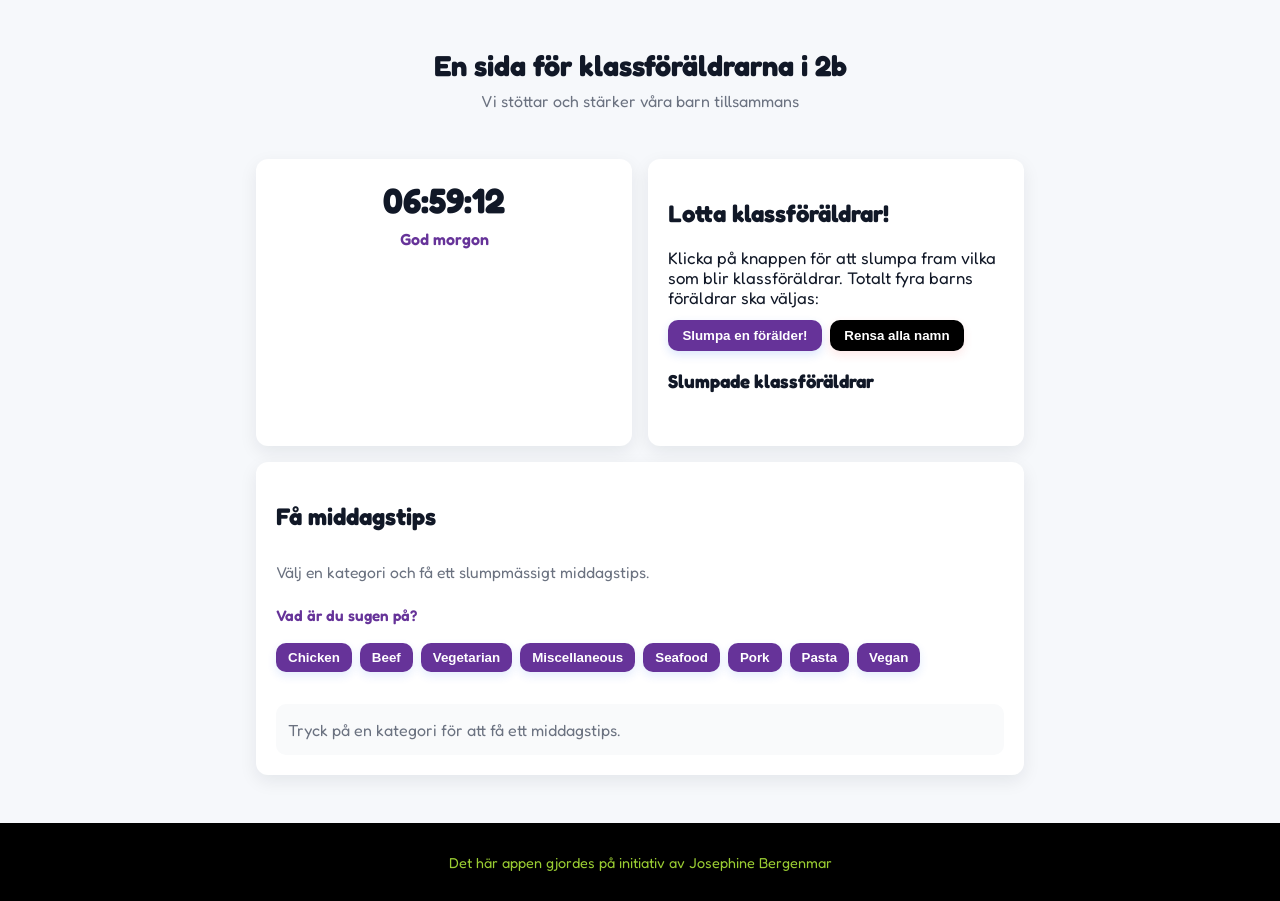
==== index.html @ c7006a98 "update" ====
<!-- index.html
  I den här filen sätts sidans struktur och css-filen (style.css) kallas in/länkas
  från head-sektionen för formatteringen. Javascript-filen (app.js) som skapar de
  de interaktiva funktionerna "ropas in" sist bland alla html-element, längst ned i body.
-->
<!doctype html>
<html lang="sv">
<head>
  <link href="https://fonts.googleapis.com/css2?family=Fredoka:wght@400;600&display=swap" rel="stylesheet">
  <meta charset="utf-8" />
  <meta name="viewport" content="width=device-width,initial-scale=1" />
  <title>Klassföräldrar till 2 B</title>

  <!-- Här kallas css-filen in, innan sidans innehåll visas.
   Webbläsaren kopplar CSS-filen med HTML-sidan via länken i link-taggen,
   sen läser webbläsaren in stilarna/formatteringen och tillämpar dom.
   -->
  <link rel="stylesheet" href="css/style.css" />
</head>
<body>
<header>
  <h1>En sida för klassföräldrarna i 2b</h1>
  <p class="tagline">Vi stöttar och stärker våra barn tillsammans</p>
</header>

<!-- Main-innehållet består av två lådor/sektioner med olika id:n:
clock-section och quite-section där formatteringen i css-filen följer klassen "card"
 -->
<main>
  <!-- lådan för klockan med hälsningsfrasen -->
  <section id="clock-section" class="card">
    <!-- en egen div där tiden visas och "aria-live" gör att skärmläsare uppdateras automatiskt när tiden ändras -->
    <div id="time" aria-live="polite" class="time">--:--:--</div>
    <!-- Hälsning som uppdateras utifrån vilken tid det är  -->
    <div id="greeting" class="greeting">Hej!</div>
  </section>

  <!-- lådan där man kan slumpa klassföräldrar -->
  <section id="slump-section" class="card">
    <h2>Lotta klassföräldrar!</h2>

    <!-- Här visas först en instruktion om att trycka på knappen för att slumpa
    klassförälder, sedan byts den texten ut till senaste slumpade namnet -->
    <p id="current-name" class="name">Klicka på knappen för att slumpa fram vilka som blir klassföräldrar. Totalt fyra barns föräldrar ska väljas:</p>

    <!-- Knappar som formges genom div-klassen "controls"
    och den genrella rot-formatteringen + knappformattering i css:en.
    En knapp för att slumpa en förälder (new-name) och en knapp för
    att rensa (clear-history) alla tidigare slumpade namn som dyker upp
    under p-klassen current-name -->

    <div class="controls">
      <button id="new-name">Slumpa en förälder!</button>
      <button id="clear-history">Rensa alla namn</button>
    </div>

    <h3>Slumpade klassföräldrar</h3>
    <!-- Här skapas en lista som fylls på dynamiskt av js-koden. Även här
     används aria-live för att meddela skärmläsaren när ett nytt namn slumpats
     fram, exempelvis bra för synskadade men även av andra anledningar-->
    <ul id="name-history" class="name-history" aria-live="polite"></ul>
  </section>

  </section>

  <!-- NY SEKTION: Få middagstips -->
  <section id="dinner-section" class="card">
    <h2>Få middagstips</h2>
    <p class="lead">Välj en kategori och få ett slumpmässigt middagstips.</p>

    <h3 class="small-heading">Vad är du sugen på?</h3>

    <!-- Knappar för kategorier -->
    <div class="category-controls controls" role="toolbar" aria-label="Maträttskategorier">
      <button class="category-btn" data-cat="chicken">Chicken</button>
      <button class="category-btn" data-cat="beef">Beef</button>
      <button class="category-btn" data-cat="vegetarian">Vegetarian</button>
      <button class="category-btn" data-cat="miscellaneous">Miscellaneous</button>
      <button class="category-btn" data-cat="seafood">Seafood</button>
      <button class="category-btn" data-cat="pork">Pork</button>
      <button class="category-btn" data-cat="pasta">Pasta</button>
      <button class="category-btn" data-cat="vegan">Vegan</button>
    </div>

    <!-- Plats där den slumpade rätten kommer att visas (JS fyller den senare) -->
    <div id="meal-result" class="meal-result" aria-live="polite" aria-atomic="true">
      <!-- Exempeltext (kan tas bort av JS) -->
      <p class="muted">Tryck på en kategori för att få ett middagstips.</p>
    </div>
  </section>

</main>

<footer>
  <p>Det här appen gjordes på initiativ av Josephine Bergenmar</p>
</footer>

<!-- Sist av alla html-elemtn kallas js-filen in för att inte blockera laddningen/
renderingen av sidan. När js-scriptet sedan körs är DOM-trädet alltså klart vilket
gör att javascript kan manipulera element direkt utan att behöva vänta på att
dokumentet ska bli klart. -->

<script src="js/app.js"></script>
<script src="js/meals.js"></script>
</body>
</html>
---- css/style.css ----
/* Grund - global styling*/

:root {
  --bg: #f6f8fb;
  --card: #ffffff;
  --accent: #663399;
  --muted: #6b7280;
  --radius: 12px;
  --shadow: 0 6px 18px rgba(16,24,40,0.08);
  --font: 'Fredoka', sans-serif;
}

* { box-sizing: border-box; }
html,body { height:100%; margin:0; padding:0; font-family:var(--font); background:var(--bg); color:#111827; }

header {
  text-align:center;
  padding:2rem 1rem 1rem;
}
header h1 { margin:0; font-size:1.8rem; }
header .tagline { color:var(--muted); margin-top:0.5rem; }

/* Huvudlayoutens styling */
main {
  max-width:800px;
  margin:1rem auto 3rem;
  padding:0 1rem;
  display:grid;
  gap:1rem;
}

/* Kort-stil för sektionerna */
.card {
  background:var(--card);
  padding:1.25rem;
  border-radius:var(--radius);
  box-shadow:var(--shadow);
}

/* Klockans styling */
.time {
  font-size:2.2rem;
  font-weight:700;
  text-align:center;
}
.greeting {
  text-align:center;
  margin-top:0.5rem;
  color:var(--accent);
  font-weight:600;
}

/* Citat-sektionen */
.name {
  font-size:1.05rem;
  margin:0.75rem 0;
  min-height:3em;
}
.controls {
  display:flex;
  gap:.5rem;
  margin-bottom:0.75rem;
}
button {
  padding:0.5rem 0.9rem;
  border-radius:10px;
  border:0;
  cursor:pointer;
  font-weight:600;
  background:var(--accent);
  color:white;
  box-shadow:0 4px 10px rgba(37,99,235,0.16);
}
button:active { transform:translateY(1px); }

/* Rensa-knapp i annan stil */
#clear-history {
  background:black;
  box-shadow:0 4px 10px rgba(239,68,68,0.12);
}

/* Historiklista */
.name-history {
  list-style:none;
  padding-left:0;
  margin:0;
  padding: 0.5rem 0;



}
.name-history li {
  padding:0.45rem;
  border-radius:8px;
  margin-bottom:0.4rem;
  background:#f3f4f6;
  font-size:0.95rem;
  display:flex;
  justify-content:space-between;
  gap:0.5rem;
}

/* Ta bort-knapp per list-item */
.remove-name {
  background:transparent;
  border:0;
  color:var(--muted);
  cursor:pointer;
  font-weight:700;
}

/* Footer */
footer {
  text-align:center;
  color:yellowgreen;
  font-size:0.9rem;
  padding:1rem;
  background-color: black;
}

/* Responsiv */
@media (min-width:720px){
  main { display:grid; grid-template-columns: 1fr 1fr; }
  header{ padding-top:3rem; }
}


/* ----------------------------- */
/* Dinner tips section styling   */
/* ----------------------------- */

/* Se till att sektionen går över båda kolumner i grid-layout */
#dinner-section {
  grid-column: 1 / -1; /* spänner över hela gridens bredd */
  display: flex;
  flex-direction: column;
  gap: 0.75rem;
}

/* Liten ledtext under h2 */
#dinner-section .lead {
  margin: 0;
  color: var(--muted);
  font-size: 0.98rem;
}

/* mindre under-rubrik */
#dinner-section .small-heading {
  margin-top: 0.75rem;
  margin-bottom: 0.35rem;
  font-size: 0.95rem;
  color: var(--accent);
  font-weight:600;
}

/* Anpassa controls för kategoriknappar — tillåter wrap */
.category-controls {
  display: flex;
  flex-wrap: wrap;
  gap: 0.5rem;
}

/* Ge kategoriknapparna lite mindre padding än huvudknapparna men samma stil */
.category-btn {
  padding: 0.45rem 0.75rem;
  border-radius: 10px;
  border: 0;
  cursor: pointer;
  font-weight: 700;
  background: var(--accent);
  color: white;
  box-shadow: 0 4px 10px rgba(37,99,235,0.12);
  white-space: nowrap;
}

/* Bra fokus-stil för tillgänglighet */
.category-btn:focus {
  outline: 3px solid rgba(102,51,153,0.18);
  outline-offset: 2px;
}

/* Resultatzon för den slumpade rätten */
.meal-result {
  margin-top: 0.5rem;
  padding: 0.75rem;
  border-radius: 10px;
  background: #f9fafb;
  min-height: 3.2rem;
  display: flex;
  align-items: center;
}

/* mindre, dämpad text i startläget */
.meal-result .muted {
  margin: 0;
  color: var(--muted);
}

/* Mobil: gör knapparna ta mer plats om användaren vill */
@media (max-width: 480px) {
  .category-btn {
    flex: 1 1 calc(50% - 0.5rem);
    text-align: center;
  }
}

/* Desktop: se till att section beter sig snyggt i två-kolumns-layout */
@media (min-width: 720px) {
  #dinner-section {
    padding: 1.25rem;
  }
}
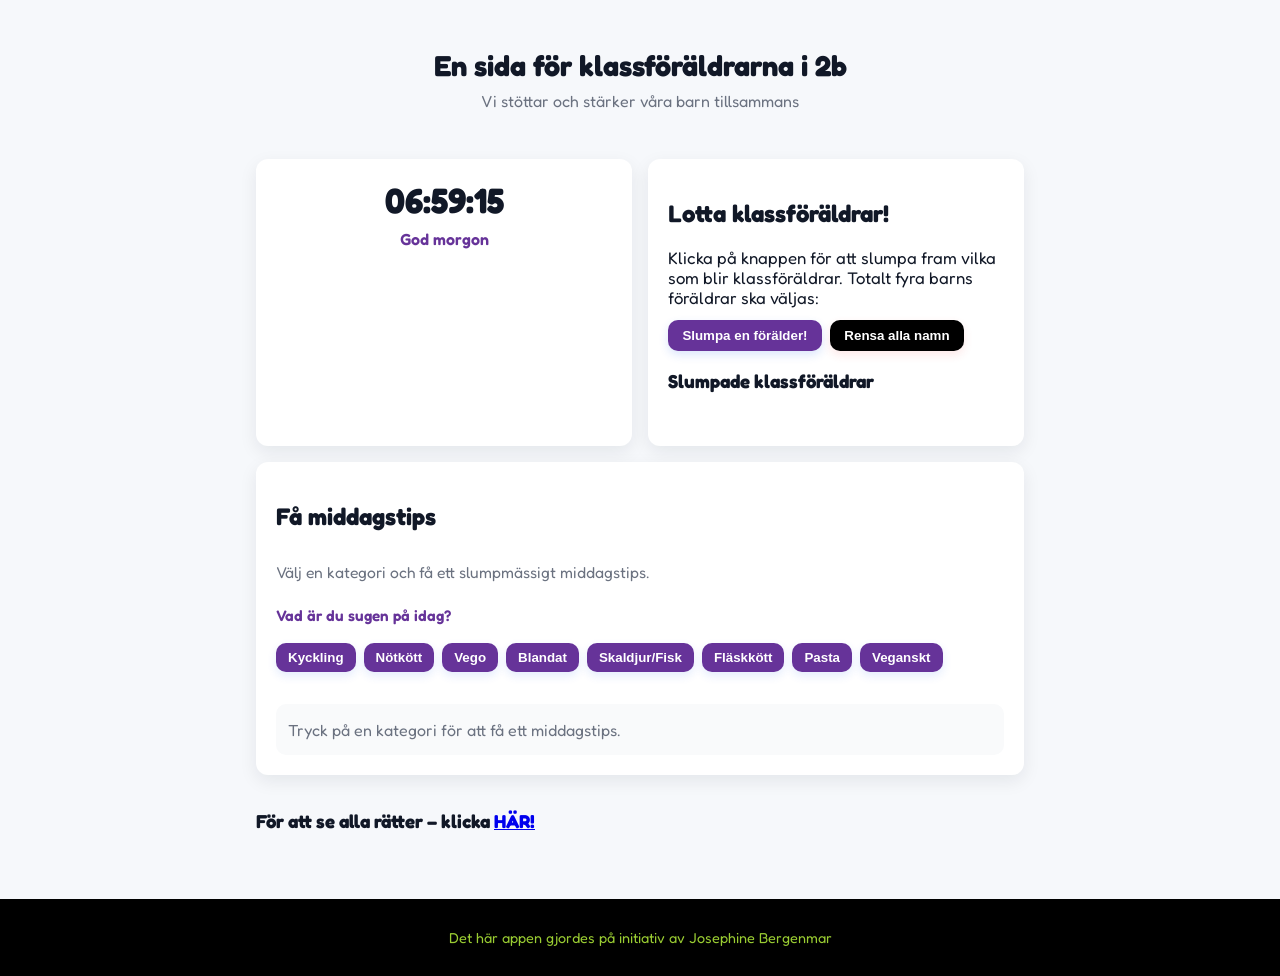
==== commit 10a22869: "update" ====
--- a/index.html
+++ b/index.html
@@ -1,6 +1,6 @@
 <!-- index.html
   I den här filen sätts sidans struktur och css-filen (style.css) kallas in/länkas
-  från head-sektionen för formatteringen. Javascript-filen (app.js) som skapar de
+  från head-sektionen för formatteringen. Javascript-filerna (app.js + meals.js) som skapar de
   de interaktiva funktionerna "ropas in" sist bland alla html-element, längst ned i body.
 -->
 <!doctype html>
@@ -61,34 +61,34 @@
     <ul id="name-history" class="name-history" aria-live="polite"></ul>
   </section>
 
-  </section>
-
-  <!-- NY SEKTION: Få middagstips -->
+  <!-- NY sektion för de slumpade rätterna/middagstips -->
   <section id="dinner-section" class="card">
     <h2>Få middagstips</h2>
     <p class="lead">Välj en kategori och få ett slumpmässigt middagstips.</p>
 
-    <h3 class="small-heading">Vad är du sugen på?</h3>
+    <h3 class="small-heading">Vad är du sugen på idag?</h3>
 
-    <!-- Knappar för kategorier -->
+    <!-- knappar för kategorier, dessa är viktiga för interaktiviteten genom att... -->
     <div class="category-controls controls" role="toolbar" aria-label="Maträttskategorier">
-      <button class="category-btn" data-cat="chicken">Chicken</button>
-      <button class="category-btn" data-cat="beef">Beef</button>
-      <button class="category-btn" data-cat="vegetarian">Vegetarian</button>
-      <button class="category-btn" data-cat="miscellaneous">Miscellaneous</button>
-      <button class="category-btn" data-cat="seafood">Seafood</button>
-      <button class="category-btn" data-cat="pork">Pork</button>
+      <button class="category-btn" data-cat="chicken">Kyckling</button>
+      <button class="category-btn" data-cat="beef">Nötkött</button>
+      <button class="category-btn" data-cat="vegetarian">Vego</button>
+      <button class="category-btn" data-cat="miscellaneous">Blandat</button>
+      <button class="category-btn" data-cat="seafood">Skaldjur/Fisk</button>
+      <button class="category-btn" data-cat="pork">Fläskkött</button>
       <button class="category-btn" data-cat="pasta">Pasta</button>
-      <button class="category-btn" data-cat="vegan">Vegan</button>
+      <button class="category-btn" data-cat="vegan">Veganskt</button>
     </div>
 
     <!-- Plats där den slumpade rätten kommer att visas (JS fyller den senare) -->
     <div id="meal-result" class="meal-result" aria-live="polite" aria-atomic="true">
-      <!-- Exempeltext (kan tas bort av JS) -->
+
       <p class="muted">Tryck på en kategori för att få ett middagstips.</p>
     </div>
   </section>
-
+  <h3 class="small-heading">
+    För att se alla rätter – klicka <a href="meals.html">HÄR!</a>
+  </h3>
 </main>
 
 <footer>
